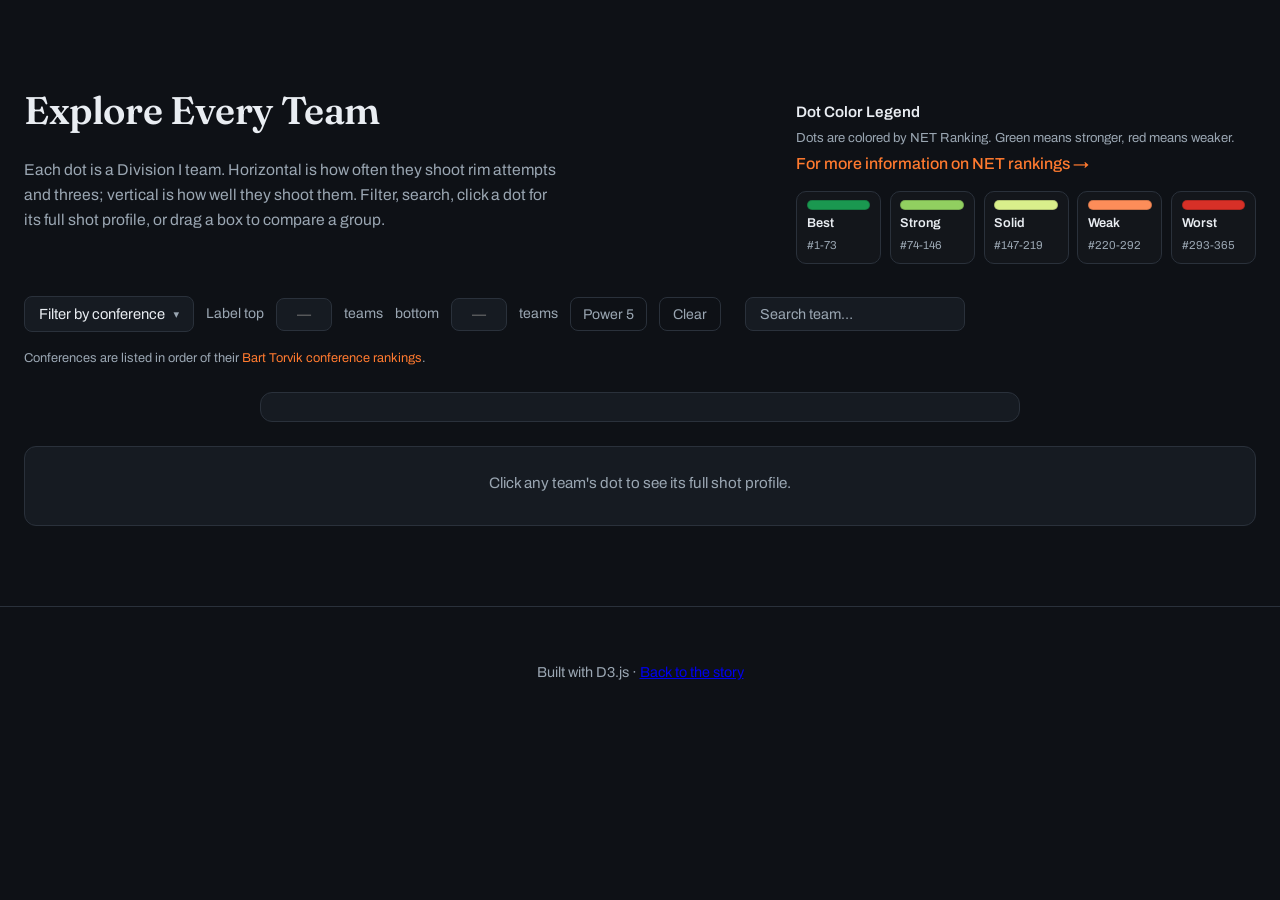
==== explore.html @ b3aa16f0 "style editing and cleaning up" ====
<!DOCTYPE html>
<html lang="en">
<head>
  <meta charset="UTF-8" />
  <meta name="viewport" content="width=device-width, initial-scale=1.0" />
  <title>Explore the Data — Shot Quality vs. Shot Volume</title>
  <link rel="preconnect" href="https://fonts.googleapis.com" />
  <link rel="preconnect" href="https://fonts.gstatic.com" crossorigin />
  <link href="https://fonts.googleapis.com/css2?family=Fraunces:ital,opsz,wght@0,9..144,400;0,9..144,600;0,9..144,900;1,9..144,400&family=Archivo:wght@400;500;600&display=swap" rel="stylesheet" />
  <link rel="stylesheet" href="style.css" />
</head>
<body>
  <section class="viz-section">
    <div class="viz-header">
      <div class="viz-header-text">
        <h2>Explore Every Team</h2>
        <p class="viz-caption">
          Each dot is a Division&nbsp;I team. Horizontal is how often they shoot
          rim attempts and threes; vertical is how well they shoot them. Filter,
          search, click a dot for its full shot profile, or drag a box to compare a group.
        </p>
      </div>

      <div class="net-legend">
        <div class="net-legend-head">
          <span class="net-legend-title">Dot Color Legend</span>
          <span class="net-legend-note">Dots are colored by NET Ranking. Green means stronger, red means weaker.</span>
          <a class="net-legend-link" href="https://www.ncaa.com/news/basketball-men/article/2022-12-05/college-basketballs-net-rankings-explained" target="_blank" rel="noopener noreferrer">For more information on NET rankings &rarr;</a>
        </div>
        <div class="net-bin-legend" aria-label="NET ranking color bins">
          <div class="net-bin" style="--bin-color:#1a9850">
            <span class="net-bin-swatch"></span><span class="net-bin-label">Best</span><span class="net-bin-range">#1-73</span>
          </div>
          <div class="net-bin" style="--bin-color:#91cf60">
            <span class="net-bin-swatch"></span><span class="net-bin-label">Strong</span><span class="net-bin-range">#74-146</span>
          </div>
          <div class="net-bin" style="--bin-color:#d9ef8b">
            <span class="net-bin-swatch"></span><span class="net-bin-label">Solid</span><span class="net-bin-range">#147-219</span>
          </div>
          <div class="net-bin" style="--bin-color:#fc8d59">
            <span class="net-bin-swatch"></span><span class="net-bin-label">Weak</span><span class="net-bin-range">#220-292</span>
          </div>
          <div class="net-bin" style="--bin-color:#d73027">
            <span class="net-bin-swatch"></span><span class="net-bin-label">Worst</span><span class="net-bin-range">#293-365</span>
          </div>
        </div>
      </div>
    </div>

    <div class="conf-filter">
      <div id="conf-dropdown" class="conf-dropdown">
        <button id="conf-button" class="conf-button" type="button">
          Filter by conference
          <span class="conf-caret">&#9662;</span>
        </button>
        <div id="conf-menu" class="conf-menu"></div>
      </div>
      <label class="annot-label" for="annot-limit">Label top</label>
      <input type="number" id="annot-limit" class="annot-input" min="0" max="365" placeholder="—" />
      <span class="annot-label">teams</span>
      <label class="annot-label" for="annot-bottom-limit">bottom</label>
      <input type="number" id="annot-bottom-limit" class="annot-input" min="0" max="365" placeholder="—" />
      <span class="annot-label">teams</span>
      <button id="conf-major" class="conf-meta-btn" type="button">Power 5</button>
      <button id="conf-clear" class="conf-clear" type="button">Clear</button>
      <span id="conf-status" class="conf-status"></span>
      <input type="text" id="team-search" placeholder="Search team…" autocomplete="off" spellcheck="false" />
    </div>

    <p class="conf-footnote">
      Conferences are listed in order of their
      <a href="https://barttorvik.com/?year=2026&amp;sort=&amp;hteam=&amp;t2value=&amp;conlimit=All&amp;state=All&amp;conyes=1&amp;begin=20251101&amp;end=20260501&amp;top=0&amp;revquad=0&amp;quad=5&amp;venue=All&amp;type=All&amp;mingames=0" target="_blank" rel="noopener noreferrer">Bart Torvik conference rankings</a>.
    </p>

    <div id="chart"></div>
    <div id="tooltip" class="tooltip" role="status"></div>

    <div id="team-panel" class="team-panel">
      <p class="team-panel-hint">Click any team's dot to see its full shot profile.</p>
    </div>
  </section>

  <footer class="site-footer">
    <p>Built with D3.js &middot; <a href="index.html">Back to the story</a></p>
  </footer>

  <script src="https://d3js.org/d3.v7.min.js"></script>
  <script src="main-explore.js"></script>
</body>
</html>
---- style.css ----
/* ============================================================
   The Efficiency Frontier - styles
   Editorial / sports-analytics aesthetic
   ============================================================ */
 
:root {
  --bg: #0e1116;
  --bg-soft: #161b22;
  --ink: #e9edf2;
  --ink-soft: #9aa6b2;
  --accent: #ff7a2f;       /* warm court-orange */
  --accent-2: #4cc38a;     /* good = green */
  --line: #2a313b;
  --font-display: "Fraunces", Georgia, serif;
  --font-body: "Archivo", system-ui, sans-serif;
  --maxw: 960px;
}
 
* { box-sizing: border-box; }
 
html { scroll-behavior: smooth; }
 
body {
  margin: 0;
  background: var(--bg);
  color: var(--ink);
  font-family: var(--font-body);
  line-height: 1.6;
  -webkit-font-smoothing: antialiased;
}
 
/* ---------- HERO ---------- */
.hero {
  min-height: 92vh;
  display: flex;
  flex-direction: column;
  justify-content: center;
  align-items: flex-start;
  padding: 0 8vw;
  position: relative;
  background:
    radial-gradient(1200px 600px at 80% -10%, rgba(255,122,47,0.18), transparent 60%),
    radial-gradient(800px 500px at 0% 110%, rgba(76,195,138,0.12), transparent 60%),
    var(--bg);
}
 
.hero-sub {
  font-family: var(--font-body);
  font-size: clamp(1rem, 2.2vw, 1.35rem);
  color: var(--ink-soft);
  margin-top: 1.2rem;
  max-width: 42ch;
}
 
.hero-inner { max-width: 1120px; }
 
.eyebrow {
  font-family: var(--font-body);
  text-transform: uppercase;
  letter-spacing: 0.22em;
  font-size: 0.78rem;
  color: var(--ink-soft);
  margin: 0 0 1.2rem;
}
 
.hero h1 {
  font-family: var(--font-display);
  font-weight: 900;
  font-size: clamp(3rem, 10vw, 7rem);
  line-height: 0.95;
  margin: 0;
  letter-spacing: -0.02em;
}
 
.hero h1 .accent { color: var(--accent); font-style: italic; }
 
.dek {
  font-size: clamp(1.05rem, 2.5vw, 1.5rem);
  color: var(--ink-soft);
  max-width: 38ch;
  margin-top: 1.6rem;
}
 
.dek em { color: var(--ink); font-style: italic; }
 
.scroll-cue {
  position: absolute;
  bottom: 2rem;
  left: 50%;
  transform: translateX(-50%);
  color: var(--ink-soft);
  font-size: 1.6rem;
  animation: bob 1.8s ease-in-out infinite;
}
 
@keyframes bob {
  0%, 100% { transform: translate(-50%, 0); }
  50% { transform: translate(-50%, 8px); }
}
 
/* ---------- PROSE ---------- */
.prose {
  max-width: var(--maxw);
  margin: 0 auto;
  padding: 4rem 1.5rem;
  font-size: 1.12rem;
}
 
.prose p { color: var(--ink); }
 
h2 {
  font-family: var(--font-display);
  font-weight: 600;
  font-size: clamp(1.6rem, 4vw, 2.4rem);
  letter-spacing: -0.01em;
  margin-bottom: 0.6rem;
}
 
h3 {
  font-family: var(--font-body);
  font-weight: 600;
  font-size: 1.05rem;
  color: var(--accent);
  margin-top: 1.8rem;
}
 
/* ---------- VIZ SECTION ---------- */
.viz-section {
  max-width: 1320px;
  margin: 0 auto;
  padding: 3rem 1.5rem 5rem;
}
 
.viz-caption {
  color: var(--ink-soft);
  font-size: 0.98rem;
  max-width: 60ch;
  margin-bottom: 2rem;
}
 
#chart {
  width: 100%;
  background: var(--bg-soft);
  border: 1px solid var(--line);
  border-radius: 12px;
  padding: 0.85rem;
}
 
/* force the chart SVG to scale to its container, never overflow it.
   this is what keeps the scrolly grid column from being blown out. */
#chart svg {
  display: block;
  width: 100%;
  height: auto;
  max-width: 100%;
}
 
.axis-explainer {
  background: var(--bg-soft);
  border: 1px solid var(--line);
  border-radius: 12px;
  padding: 1rem 1.1rem;
  margin-top: 1rem;
  color: var(--ink);
}
 
.axis-explainer h3 {
  font-size: 1rem;
  margin: 0 0 0.4rem;
}
 
.axis-explainer p {
  margin: 0.25rem 0;
  color: var(--ink-soft);
  line-height: 1.45;
}
 
/* axes */
.axis text { fill: var(--ink-soft); font-size: 12px; }
.axis line, .axis path { stroke: var(--line); }
.axis-label { fill: var(--ink); font-size: 14px; font-weight: 500; }
.median-line { stroke: var(--ink-soft); stroke-dasharray: 4 4; opacity: 0.45; }
.quadrant-label { fill: var(--ink-soft); font-size: 12px; opacity: 0.72; }
 
.dot {
  cursor: pointer;
  transition: r 0.12s ease, opacity 0.35s ease, filter 0.2s ease;
}
.dot:hover { stroke: var(--ink); stroke-width: 1.5px; }
.dot.dim { opacity: 0.12; }
.dot.dimmed { opacity: 0.15; filter: blur(1.5px); pointer-events: none; }
 
/* ---------- VIZ HEADER (two-column) ---------- */
.viz-header {
  display: flex;
  justify-content: space-between;
  align-items: flex-end;
  gap: 2.5rem;
  margin-bottom: 2rem;
  flex-wrap: wrap;
}
 
.viz-header-text {
  flex: 1 1 320px;
  min-width: 280px;
}
 
.viz-header .net-legend {
  flex: 0 1 460px;
  margin: 0;            /* override the old bottom margin */
}
 
/* ---------- TOOLTIP ---------- */
.tooltip {
  position: fixed;
  pointer-events: none;
  background: var(--ink);
  color: var(--bg);
  padding: 0.5rem 0.7rem;
  border-radius: 8px;
  font-size: 0.85rem;
  font-weight: 500;
  opacity: 0;
  transition: opacity 0.1s ease;
  z-index: 10;
  box-shadow: 0 8px 24px rgba(0,0,0,0.4);
}
 
.tooltip .t-name { font-weight: 700; }
.tooltip .t-row { color: #444; font-weight: 500; }
 
/* ---------- FOOTER ---------- */
.site-footer {
  border-top: 1px solid var(--line);
  padding: 2.5rem 1.5rem;
  text-align: center;
  color: var(--ink-soft);
  font-size: 0.9rem;
}
 
/* ---------- NET COLOR LEGEND ---------- */
.net-legend {
  max-width: 520px;
  margin: 0 0 2rem;
}
 
.net-legend-head {
  display: flex;
  flex-direction: column;
  gap: 0.25rem;
  margin-bottom: 0.6rem;
}
 
.net-legend-title {
  font-weight: 600;
  font-size: 0.95rem;
  color: var(--ink);
}
 
.net-legend-note {
  font-size: 0.82rem;
  color: var(--ink-soft);
  line-height: 1.45;
}
 
.net-bin-legend {
  display: flex;
  gap: 0.55rem;
  flex-wrap: wrap;
  margin-top: 0.8rem;
}
 
.net-bin {
  display: flex;
  flex-direction: column;
  align-items: flex-start;
  gap: 0.16rem;
  min-width: 88px;
  padding: 0.55rem 0.6rem;
  border: 1px solid var(--line);
  border-radius: 10px;
  background: rgba(255, 255, 255, 0.02);
}
 
.net-bin-swatch {
  width: 100%;
  height: 10px;
  border-radius: 999px;
  background: var(--bin-color);
  border: 1px solid rgba(0, 0, 0, 0.18);
}
 
.net-bin-label {
  font-size: 0.8rem;
  font-weight: 600;
  color: var(--ink);
}
 
.net-bin-range {
  font-size: 0.72rem;
  color: var(--ink-soft);
}
 
.net-legend-link {
  color: var(--accent);
  text-decoration: none;
  font-weight: 500;
  border-bottom: 1px solid transparent;
  transition: border-color 0.15s ease;
}
 
.net-legend-link:hover {
  border-bottom-color: var(--accent);
}
 
/* ---------- CONFERENCE FILTER ---------- */
.conf-filter {
  display: flex;
  align-items: center;
  gap: 0.75rem;
  margin-bottom: 1.5rem;
  flex-wrap: wrap;
}
 
.conf-dropdown {
  position: relative;
}
 
.conf-button {
  background: var(--bg-soft);
  color: var(--ink);
  border: 1px solid var(--line);
  border-radius: 8px;
  padding: 0.55rem 0.9rem;
  font-family: var(--font-body);
  font-size: 0.92rem;
  cursor: pointer;
  display: flex;
  align-items: center;
  gap: 0.5rem;
  transition: border-color 0.15s ease;
}
 
.conf-button:hover { border-color: var(--accent); }
 
.conf-caret { font-size: 0.7rem; color: var(--ink-soft); }
 
.conf-menu {
  display: none;
  position: absolute;
  top: calc(100% + 6px);
  left: 0;
  width: 280px;
  max-height: 340px;
  overflow-y: auto;
  background: var(--bg-soft);
  border: 1px solid var(--line);
  border-radius: 10px;
  padding: 0.4rem;
  z-index: 20;
  box-shadow: 0 12px 32px rgba(0, 0, 0, 0.5);
}
 
.conf-dropdown.open .conf-menu { display: block; }
 
.conf-option {
  display: flex;
  align-items: center;
  gap: 0.6rem;
  padding: 0.45rem 0.55rem;
  border-radius: 6px;
  cursor: pointer;
  font-size: 0.9rem;
}
 
.conf-option:hover { background: rgba(255, 255, 255, 0.04); }
 
.conf-option input {
  accent-color: var(--accent);
  width: 15px;
  height: 15px;
  cursor: pointer;
}
 
.conf-rank {
  color: var(--ink-soft);
  font-size: 0.8rem;
  width: 1.6rem;
  flex-shrink: 0;
}
 
.conf-name { flex: 1; }
 
.conf-count {
  color: var(--ink-soft);
  font-size: 0.78rem;
  background: rgba(255, 255, 255, 0.05);
  padding: 0.1rem 0.45rem;
  border-radius: 10px;
}
 
.conf-clear {
  background: none;
  border: 1px solid var(--line);
  color: var(--ink-soft);
  border-radius: 8px;
  padding: 0.55rem 0.8rem;
  font-family: var(--font-body);
  font-size: 0.88rem;
  cursor: pointer;
  transition: color 0.15s ease, border-color 0.15s ease;
}
 
.conf-clear:hover { color: var(--ink); border-color: var(--ink-soft); }
 
.conf-status {
  color: var(--ink-soft);
  font-size: 0.85rem;
}
 
.conf-footnote {
  font-size: 0.8rem;
  color: var(--ink-soft);
  margin: -0.5rem 0 1.5rem;
}
 
.conf-footnote a {
  color: var(--accent);
  text-decoration: none;
  border-bottom: 1px solid transparent;
  transition: border-color 0.15s ease;
}
 
.conf-footnote a:hover { border-bottom-color: var(--accent); }
 
.byline {
  font-size: 0.95rem;
  color: var(--ink-soft);
  margin-top: 1.8rem;
  letter-spacing: 0.01em;
}
 
.byline-label {
  text-transform: uppercase;
  letter-spacing: 0.18em;
  font-size: 0.72rem;
  margin-right: 0.5rem;
  opacity: 0.7;
}
 
.byline a {
  color: var(--ink-soft);
  text-decoration: none;
  border-bottom: 1px solid var(--line);
  transition: color 0.15s ease, border-color 0.15s ease;
}
 
.byline a:hover { color: var(--accent); border-bottom-color: var(--accent); }
 
/* ---------- SELECTED DOT ---------- */
.dot.selected {
  stroke: var(--ink);
  stroke-width: 2px;
}
 
/* ---------- TEAM DETAIL PANEL ---------- */
.team-panel {
  margin-top: 1.5rem;
  background: var(--bg-soft);
  border: 1px solid var(--line);
  border-radius: 12px;
  padding: 1.5rem;
  min-height: 80px;
}
 
.team-panel-hint {
  color: var(--ink-soft);
  font-size: 0.95rem;
  margin: 0;
  text-align: center;
}
 
.tp-header {
  display: flex;
  justify-content: space-between;
  align-items: flex-start;
  border-bottom: 1px solid var(--line);
  padding-bottom: 1rem;
  margin-bottom: 1.2rem;
}
 
.tp-name {
  font-family: var(--font-display);
  font-size: 1.7rem;
  margin: 0;
  color: var(--ink);
}
 
.tp-sub {
  color: var(--ink-soft);
  font-size: 0.9rem;
  margin: 0.3rem 0 0;
}
 
.tp-close {
  background: none;
  border: none;
  color: var(--ink-soft);
  font-size: 1.6rem;
  line-height: 1;
  cursor: pointer;
  padding: 0 0.3rem;
  transition: color 0.15s ease;
}
 
.tp-close:hover { color: var(--accent); }
 
/* headline stats */
.tp-headline {
  display: flex;
  gap: 1.5rem;
  margin-bottom: 1.6rem;
  flex-wrap: wrap;
}
 
.tp-stat {
  flex: 1 1 220px;
  background: rgba(255, 255, 255, 0.03);
  border-radius: 10px;
  padding: 1rem 1.1rem;
}
 
.tp-stat-label {
  text-transform: uppercase;
  letter-spacing: 0.12em;
  font-size: 0.72rem;
  color: var(--ink-soft);
}
 
.tp-stat-value {
  font-family: var(--font-display);
  font-size: 1.9rem;
  font-weight: 600;
  margin: 0.2rem 0;
}
 
.tp-stat-note {
  font-size: 0.8rem;
  color: var(--ink-soft);
}
 
.tp-stat-bar {
  height: 6px;
  background: rgba(255, 255, 255, 0.08);
  border-radius: 3px;
  margin: 0.7rem 0 0.4rem;
  overflow: hidden;
}
 
.tp-stat-bar-fill {
  height: 100%;
  border-radius: 3px;
}
 
.tp-stat-pct {
  font-size: 0.78rem;
  color: var(--ink-soft);
}
 
/* zone table */
.tp-section-title {
  font-family: var(--font-body);
  font-size: 0.85rem;
  text-transform: uppercase;
  letter-spacing: 0.1em;
  color: var(--accent);
  margin: 0 0 0.8rem;
}
 
.tp-zone-row {
  display: grid;
  grid-template-columns: 1.4fr 1.6fr 1.4fr;
  align-items: center;
  padding: 0.5rem 0;
  border-bottom: 1px solid rgba(255, 255, 255, 0.05);
  font-size: 0.92rem;
}
 
.tp-zone-head {
  font-size: 0.75rem;
  text-transform: uppercase;
  letter-spacing: 0.08em;
  color: var(--ink-soft);
  border-bottom: 1px solid var(--line);
}
 
.tp-zone-label { color: var(--ink); }
 
.tp-zone-cell {
  display: flex;
  align-items: center;
  gap: 0.6rem;
}
 
.tp-bar {
  display: inline-block;
  height: 9px;
  background: var(--accent);
  border-radius: 4px;
  opacity: 0.55;
}
 
.tp-val {
  font-variant-numeric: tabular-nums;
  color: var(--ink);
}
 
.tp-pct-chip {
  font-size: 0.72rem;
  font-weight: 600;
  color: #0e1116;
  padding: 0.1rem 0.45rem;
  border-radius: 10px;
  font-variant-numeric: tabular-nums;
}
 
/* ---------- BRUSH ---------- */
.brush .selection {
  fill: var(--accent);
  fill-opacity: 0.12;
  stroke: var(--accent);
  stroke-width: 1;
  stroke-dasharray: 4 3;
}
 
.brush .handle { fill: var(--accent); fill-opacity: 0.4; }
 
/* let dot hovers/clicks pass through the brush overlay */
.brush .overlay { cursor: crosshair; }
 
/* ---------- CONFERENCE LINK (homepage status) ---------- */
.conf-link {
  color: var(--accent);
  text-decoration: none;
  font-weight: 600;
  border-bottom: 1px solid transparent;
  transition: border-color 0.15s ease;
}
 
.conf-link:hover { border-bottom-color: var(--accent); }
 
/* ---------- CONFERENCE PROFILE PAGE ---------- */
.conf-nav {
  padding: 1.5rem 8vw;
  border-bottom: 1px solid var(--line);
}
 
.conf-nav-back {
  color: var(--ink-soft);
  text-decoration: none;
  font-size: 0.9rem;
  transition: color 0.15s ease;
}
 
.conf-nav-back:hover { color: var(--accent); }
 
.conf-hero {
  padding: 4rem 8vw 3rem;
  background:
    radial-gradient(900px 500px at 85% -20%, rgba(255,122,47,0.16), transparent 60%),
    var(--bg);
}
 
.conf-hero h1 {
  font-family: var(--font-display);
  font-weight: 900;
  font-size: clamp(2.5rem, 8vw, 5.5rem);
  line-height: 1;
  margin: 0.3rem 0 0;
  letter-spacing: -0.02em;
}
 
.conf-section {
  max-width: var(--maxw);
  margin: 0 auto;
  padding: 3rem 1.5rem;
  border-bottom: 1px solid var(--line);
}
 
.conf-placeholder {
  background: var(--bg-soft);
  border: 1px dashed var(--line);
  border-radius: 12px;
  padding: 2.5rem;
  text-align: center;
  color: var(--ink-soft);
  font-size: 0.95rem;
}
.conf-meta-btn {
  background: none;
  border: 1px solid var(--line);
  color: var(--ink-soft);
  border-radius: 8px;
  padding: 0.55rem 0.75rem;
  font-family: var(--font-body);
  font-size: 0.88rem;
  cursor: pointer;
  transition: color 0.15s ease, border-color 0.15s ease;
  white-space: nowrap;
}
.conf-meta-btn:hover { color: var(--ink); border-color: var(--ink-soft); }
 
.annot-label {
  font-family: var(--font-body);
  font-size: 0.88rem;
  color: var(--ink-soft);
  white-space: nowrap;
}
.annot-input {
  background: var(--bg-soft);
  border: 1px solid var(--line);
  border-radius: 8px;
  color: var(--ink);
  padding: 0.5rem 0.6rem;
  font-family: var(--font-body);
  font-size: 0.88rem;
  width: 56px;
  outline: none;
  text-align: center;
  transition: border-color 0.15s ease;
  -moz-appearance: textfield;
  appearance: textfield;
}
.annot-input::-webkit-inner-spin-button,
.annot-input::-webkit-outer-spin-button { -webkit-appearance: none; }
.annot-input:focus { border-color: var(--accent); }
 
#team-search {
  background: var(--bg-soft);
  border: 1px solid var(--line);
  border-radius: 8px;
  color: var(--ink);
  padding: 0.5rem 0.85rem;
  font-family: var(--font-body);
  font-size: 0.9rem;
  width: 220px;
  outline: none;
  transition: border-color 0.15s ease;
}
#team-search::placeholder { color: var(--ink-soft); }
#team-search:focus { border-color: var(--accent); }
 
.team-annotation {
  fill: var(--ink-soft);
  font-family: var(--font-body);
  font-size: 11px;
  font-weight: 600;
  pointer-events: none;
}
 
/* ---------- SHOT CHART ---------- */
.court-wrap {
  display: flex;
  flex-direction: column;
  align-items: center;
  gap: 0.7rem;
  margin-bottom: 1.4rem;
  width: 100%;
}
 
.court-svg {
  border-radius: 10px;
  cursor: crosshair;
  display: block;
  max-width: 100%;
  box-shadow: 0 4px 24px rgba(0, 0, 0, 0.55);
}
 
.court-legend {
  display: flex;
  align-items: center;
  gap: 0.6rem;
}
 
.court-legend-bar {
  width: 120px;
  height: 8px;
  border-radius: 4px;
  background: linear-gradient(to right, #d73027, #fc8d59, #fee08b, #d9ef8b, #91cf60, #1a9850);
  box-shadow: 0 1px 6px rgba(0, 0, 0, 0.35);
}
 
.court-legend-label {
  font-size: 0.72rem;
  color: var(--ink-soft);
  font-variant-numeric: tabular-nums;
}
 
.court-legend-note {
  font-size: 0.68rem;
  color: var(--ink-soft);
  opacity: 0.55;
  margin-left: 0.2rem;
}
 
/* ============================================================
   STORYTELLING
   ============================================================ */
 
/* ---- scrolly layout: sticky chart + scrolling steps --------------------
   minmax(0, ...) on the columns and min-width:0 on the children is the
   critical part. without it, the chart SVG's intrinsic width becomes the
   column's minimum, which blows out the track and crushes the text column
   into a sliver (the "hamburger" bug). */
.scrolly {
  position: relative;
  display: grid;
  grid-template-columns: minmax(0, 1.9fr) minmax(280px, 0.9fr);
  gap: 2.5rem;
  max-width: 1320px;
  margin: 0 auto;
  padding: 0 1.5rem;
  align-items: start;
}
 
.scrolly-graphic,
.scrolly-steps {
  min-width: 0;   /* allow both columns to shrink below content width */
}
 
.scrolly-steps {
  display: flex;
  flex-direction: column;
}
 
/* each step takes most of a screen so the chart has time to react */
.story-step {
  min-height: 85vh;
  display: flex;
  align-items: center;
}
 
.story-step p {
  font-family: var(--font-display);
  font-size: 1.2rem;
  line-height: 1.65;
  background: rgba(20, 22, 28, 0.72);
  border-left: 3px solid var(--accent-2);
  padding: 1.4rem 1.6rem;
  border-radius: 8px;
  backdrop-filter: blur(4px);
  transition: opacity 0.3s ease, transform 0.3s ease;
  opacity: 0.45;
  transform: translateY(8px);
}
 
.story-step.is-active p {
  opacity: 1;
  transform: translateY(0);
}
 
.story-step strong { color: var(--accent-2); font-weight: 600; }
.story-step em { color: var(--ink); font-style: italic; }
 
/* ---- dot states driven by the story ----------------------------------- */
.dot.story-dim {
  opacity: 0.08 !important;
  pointer-events: none;
}
 
.dot.story-hi {
  stroke: #fff !important;
  stroke-width: 1.5px !important;
}
 
/* story callout labels on the chart */
.story-annotation {
  font-family: var(--font-body);
  font-size: 0.8rem;
  font-weight: 600;
  fill: #fff;
  paint-order: stroke;
  stroke: rgba(0, 0, 0, 0.85);
  stroke-width: 3px;
  stroke-linejoin: round;
  pointer-events: none;
}
 
/* ---- free-exploration zone --------------------------------------------- */
.explore-zone {
  max-width: 1100px;
  margin: 2rem auto 0;
  padding: 0 1.5rem;
}
 
/* ---- takeaway ----------------------------------------------------------- */
.takeaway {
  border-top: 1px solid rgba(255, 255, 255, 0.1);
  margin-top: 4rem;
  padding-top: 2.5rem;
}
 
.takeaway-lead {
  font-family: var(--font-display);
  font-size: 1.5rem;
  font-weight: 600;
  line-height: 1.4;
  color: var(--accent-2);
  margin-bottom: 1.5rem;
}
 
/* ---- mobile / narrow: stack chart on top, steps below ------------------ */
@media (max-width: 820px) {
  .scrolly {
    grid-template-columns: 1fr;
  }
  .scrolly-graphic {
    position: sticky;
    top: 0;
    background: var(--bg);
    padding: 0.75rem 0;
    z-index: 5;
  }
  .story-step {
    min-height: 70vh;
  }
  .story-step p {
    font-size: 1.05rem;
  }
}

.scrolly-graphic {
  position: sticky;
  top: 1.5rem;
  align-self: start;
  height: calc(100vh - 3rem);
  display: flex;
  flex-direction: column;
}
 
/* hide ONLY the interactive controls, and ONLY during the story.
   the legend (including the color caption) stays put. */
body.story-mode .scrolly-graphic .conf-filter,
body.story-mode .scrolly-graphic .conf-footnote {
  display: none;
}
 
/* compact legend, but KEEP the color caption visible at all times */
.scrolly-graphic .net-legend { margin: 0 0 0.5rem; }
.scrolly-graphic .net-legend-link { display: none; }   /* drop only the link */
.scrolly-graphic .net-legend-note {
  display: block;                /* keep the "colored by NET" caption */
  font-size: 0.78rem;
  margin-bottom: 0.2rem;
}
.scrolly-graphic .net-bin-legend { margin-top: 0.35rem; }
.scrolly-graphic .net-bin {
  flex-direction: row;
  align-items: center;
  gap: 0.4rem;
  min-width: 0;
  padding: 0.28rem 0.5rem;
}
.scrolly-graphic .net-bin-swatch { width: 18px; height: 8px; }
.scrolly-graphic .net-bin-range { display: none; }
 
.scrolly-graphic .viz-header { margin-bottom: 0.5rem; }
.scrolly-graphic .viz-header-text h2 { font-size: 1.5rem; margin-bottom: 0.3rem; }
.scrolly-graphic .viz-caption { margin-bottom: 0.4rem; font-size: 0.85rem; }
 
/* chart fills all remaining height */
.scrolly-graphic #chart {
  flex: 1 1 auto;
  min-height: 0;
  display: flex;
  padding: 0.5rem;
}
.scrolly-graphic #chart svg {
  width: 100%;
  height: 100%;
  display: block;
}

.scrolly {
  position: relative;
  display: grid;
  grid-template-columns: minmax(0, 1.9fr) minmax(280px, 0.9fr);
  gap: 2.5rem;
  max-width: 1320px;
  margin: 0 auto;
  padding: 0 1.5rem;
  align-items: start;
}
 
.scrolly-graphic,
.scrolly-steps { min-width: 0; }
 
/* chart is sticky and viewport-tall at ALL times — never changes size */
.scrolly-graphic {
  position: sticky;
  top: 1.5rem;
  align-self: start;
  height: calc(100vh - 3rem);
  display: flex;
  flex-direction: column;
}
 
.scrolly-steps { display: flex; flex-direction: column; }
 
.story-step {
  min-height: 85vh;
  display: flex;
  align-items: center;
}
 
/* controls: hidden only during the story, return at the end. Because the
   chart fills leftover flex space, showing the controls costs only the
   control row's height. To keep the chart from shrinking at all, the
   controls are absolutely positioned at the bottom of the graphic so they
   overlay rather than push — see below. */
body.story-mode .scrolly-graphic .conf-filter,
body.story-mode .scrolly-graphic .conf-footnote {
  display: none;
}
 
/* chart fills all remaining height, identical in both states */
.scrolly-graphic #chart {
  flex: 1 1 auto;
  min-height: 0;
  display: flex;
  padding: 0.5rem;
}
.scrolly-graphic #chart svg {
  width: 100%;
  height: 100%;
  display: block;
}
 
/* after the story, the controls appear in a compact row ABOVE the chart
   (in the header zone), where the height was already reserved by the
   legend — so the chart's flex space barely changes */
/* after story: controls overlay the top of the chart card instead of
   stacking above it, so they take ZERO height from the chart */
body:not(.story-mode) .scrolly-graphic {
  position: sticky;          /* keep as-is */
}

body:not(.story-mode) .scrolly-graphic #chart {
  position: relative;        /* anchor for the absolute controls */
}

body:not(.story-mode) .scrolly-graphic .conf-filter {
  position: absolute;
  top: 0.6rem;
  left: 0.6rem;
  right: 0.6rem;
  z-index: 15;
  margin: 0;
  gap: 0.4rem;
  background: rgba(14, 17, 22, 0.85);
  backdrop-filter: blur(6px);
  padding: 0.45rem 0.6rem;
  border-radius: 8px;
}
body:not(.story-mode) .scrolly-graphic .conf-footnote {
  display: none;            /* drop the footnote to save height; link is in legend area */
}

body:not(.story-mode) .scrolly-graphic .conf-menu {
  position: absolute;
  z-index: 20;
}
 
/* compact legend always, so header height is constant */
.scrolly-graphic .net-bin-range { display: none; }
.scrolly-graphic .net-legend-link { display: none; }
.scrolly-graphic .net-legend-note { display: block; font-size: 0.78rem; }
.scrolly-graphic .net-bin {
  flex-direction: row; align-items: center; gap: 0.4rem;
  min-width: 0; padding: 0.28rem 0.5rem;
}
.scrolly-graphic .net-bin-swatch { width: 18px; height: 8px; }
.scrolly-graphic .viz-header { margin-bottom: 0.5rem; }
.scrolly-graphic .viz-header-text h2 { font-size: 1.5rem; margin-bottom: 0.3rem; }
.scrolly-graphic .viz-caption { margin-bottom: 0.4rem; font-size: 0.85rem; }

/* after story: hide the redundant title + caption only.
   the controls already sit above the chart, so this just frees the space
   they were overlapping with. Do NOT reposition the controls. */
body:not(.story-mode) .scrolly-graphic .viz-header-text {
  display: none;
}

/* after story: hide the dot color legend as well (reader has context) */
body:not(.story-mode) .scrolly-graphic .net-legend {
  display: none;
}

/* prominent handoff to the exploration page at the end of the story */
.explore-cta {
  display: inline-flex;
  align-items: center;
  gap: 0.6rem;
  margin-top: 1.2rem;
  padding: 0.9rem 1.5rem;
  background: var(--accent-2);
  color: #0e1116;
  font-family: var(--font-display);
  font-size: 1.25rem;
  font-weight: 600;
  text-decoration: none;
  border-radius: 10px;
  transition: transform 0.15s ease, box-shadow 0.15s ease;
  box-shadow: 0 6px 24px rgba(76, 195, 138, 0.3);
}
.explore-cta:hover {
  transform: translateY(-2px);
  box-shadow: 0 10px 32px rgba(76, 195, 138, 0.45);
}
.explore-cta-arrow { font-size: 1.4rem; }
.explore-cta-sub {
  margin-top: 0.8rem;
  font-size: 0.95rem;
  opacity: 0.7;
}

/* explore page: cap the chart size so the full plot is visible */
.viz-section #chart {
  max-width: 760px;
  margin: 0 auto;
}

/* explore page: keep all 5 NET bins on one row */
.viz-section .net-bin-legend {
  flex-wrap: nowrap;
}
.viz-section .net-bin {
  min-width: 0;
  flex: 1 1 0;
}

/* ============================================================
   25 / 25 PROOF SECTION
   --proof-w controls the width of the squares + head row together.
   Raise it to enlarge the whole graphic; lower to shrink.
   ============================================================ */
.proof-section {
  --proof-w: 680px;        /* size dial for the squares + head row */
  max-width: 920px;
  margin: 4rem auto 0;
  padding: 0 1.5rem;
  text-align: center;
}

.proof-intro {
  max-width: 60ch;
  margin: 0.4rem auto 1.8rem;
  font-size: 1.15rem;
  color: var(--ink-soft);
}

.proof-2525 {
  padding: 1.6rem 1.8rem;
  background: var(--bg-soft);
  border: 1px solid var(--line);
  border-radius: 12px;
}

.proof-row { margin-bottom: 1.5rem; }
.proof-row:last-of-type { margin-bottom: 0.9rem; }

.proof-row-head,
.proof-squares {
  max-width: var(--proof-w);
  margin-left: auto;
  margin-right: auto;
}

.proof-row-head {
  display: flex;
  justify-content: space-between;
  align-items: baseline;
  margin-bottom: 0.55rem;
}

.proof-squares { width: 100%; height: auto; display: block; }

.proof-row-label { font-size: 1.05rem; color: var(--ink-soft); }

.proof-row-count {
  font-family: var(--font-display);
  font-weight: 700;
  font-size: 1.45rem;
  font-variant-numeric: tabular-nums;
  white-space: nowrap;
}
.proof-count-full { color: var(--accent-2); }
.proof-count-partial { color: var(--ink-soft); }

.proof-caption {
  max-width: var(--proof-w);
  margin: 0.9rem auto 0;
  font-size: 0.98rem;
  line-height: 1.55;
  color: var(--ink-soft);
}

/* shared: bolded words inside the proof text */
.proof-row-label strong,
.proof-caption strong { color: var(--ink); font-weight: 600; }

/* ============================================================
   EMBEDDED EXPLORER (iframe at bottom of story page)
   ============================================================ */
.explore-embed {
  max-width: 1200px;
  margin: 4rem auto 0;
  padding: 0 1.5rem 4rem;
  text-align: center;
}

.explore-embed-intro {
  max-width: 62ch;
  margin: 0.4rem auto 1.6rem;
  font-size: 1.1rem;
  color: var(--ink-soft);
}

.explore-frame {
  width: 100%;
  height: 900px;        /* tall enough that the chart + panel never scroll internally */
  border: none;          /* no box border */
  border-radius: 0;
  background: transparent;
  display: block;
  overflow: hidden;
}

.explore-embed-link {
  margin-top: 1rem;
  font-size: 0.95rem;
}
.explore-embed-link a {
  color: var(--accent);
  text-decoration: none;
  border-bottom: 1px solid transparent;
  transition: border-color 0.15s ease;
}
.explore-embed-link a:hover { border-bottom-color: var(--accent); }

.proof-tip {
  position: fixed;
  pointer-events: none;
  z-index: 50;
  background: var(--ink);
  color: var(--bg);
  padding: 0.5rem 0.7rem;
  border-radius: 8px;
  font-family: var(--font-body);
  font-size: 0.85rem;
  line-height: 1.4;
  opacity: 0;
  transition: opacity 0.1s ease;
  box-shadow: 0 8px 24px rgba(0, 0, 0, 0.4);
  text-align: left;
  max-width: 260px;
}
.proof-tip-name { font-weight: 700; }
.proof-tip-row { color: #444; }
.proof-tip-row strong { color: #111; font-weight: 700; }
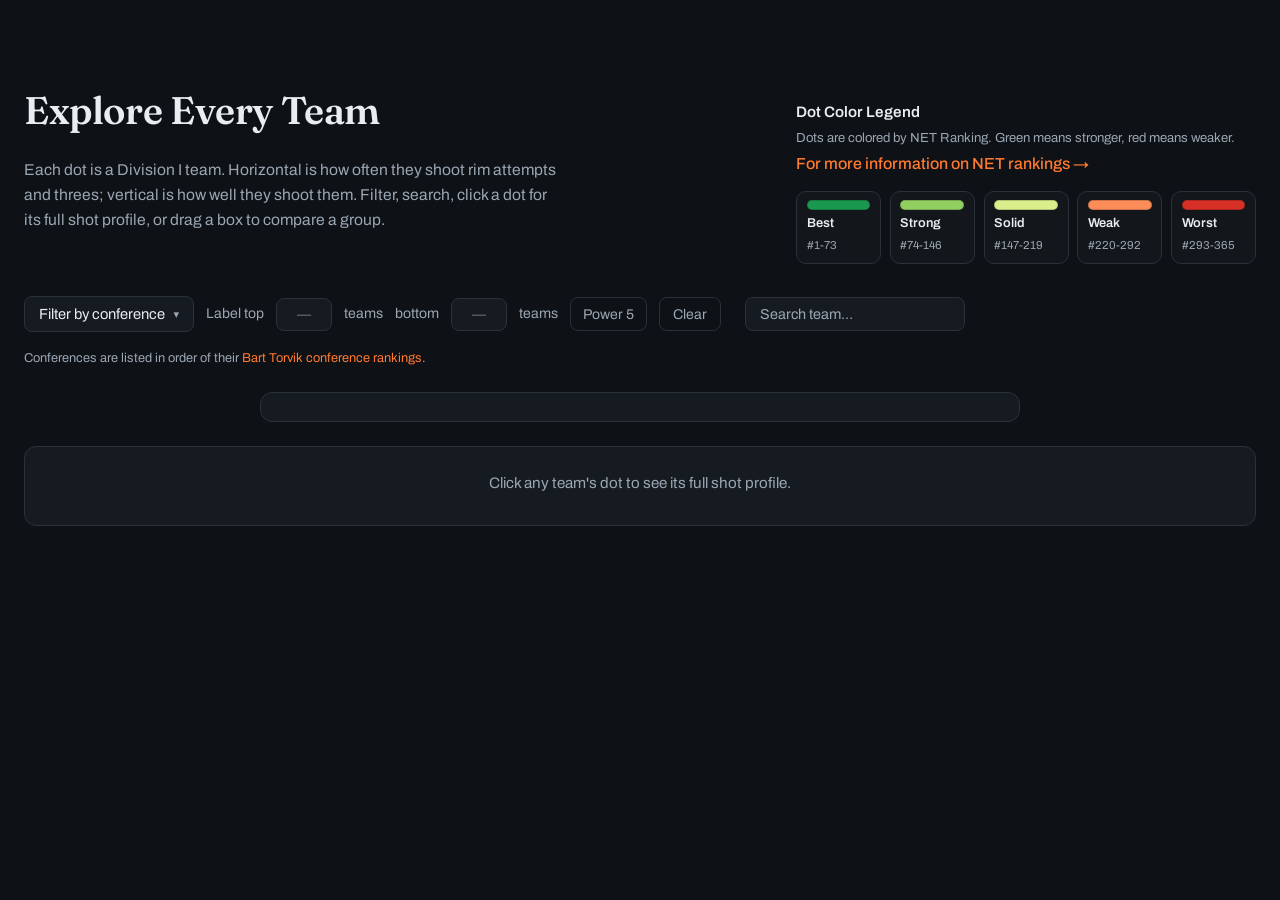
==== commit cf593619: "bug patches + compare tool" ====
--- a/explore.html
+++ b/explore.html
@@ -65,6 +65,7 @@
       <button id="conf-clear" class="conf-clear" type="button">Clear</button>
       <span id="conf-status" class="conf-status"></span>
       <input type="text" id="team-search" placeholder="Search team…" autocomplete="off" spellcheck="false" />
+      <datalist id="compare-team-list"></datalist>
     </div>
 
     <p class="conf-footnote">
@@ -80,11 +81,24 @@
     </div>
   </section>
 
-  <footer class="site-footer">
-    <p>Built with D3.js &middot; <a href="index.html">Back to the story</a></p>
-  </footer>
-
   <script src="https://d3js.org/d3.v7.min.js"></script>
   <script src="main-explore.js"></script>
+  <script>
+    (function () {
+      function postHeight() {
+        const h = Math.max(
+          document.body.scrollHeight,
+          document.documentElement.scrollHeight
+        );
+        parent.postMessage({ type: "explore-height", height: h }, "*");
+      }
+      window.addEventListener("load", postHeight);
+      window.addEventListener("resize", postHeight);
+      const obs = new MutationObserver(postHeight);
+      obs.observe(document.body, { childList: true, subtree: true, attributes: true });
+      let n = 0;
+      const t = setInterval(() => { postHeight(); if (++n > 20) clearInterval(t); }, 200);
+    })();
+  </script>
 </body>
 </html>
--- a/style.css
+++ b/style.css
@@ -36,7 +36,7 @@
   flex-direction: column;
   justify-content: center;
   align-items: flex-start;
-  padding: 0 8vw;
+  padding: 4rem 8vw 0;
   position: relative;
   background:
     radial-gradient(1200px 600px at 80% -10%, rgba(255,122,47,0.18), transparent 60%),
@@ -189,6 +189,7 @@
 .dot:hover { stroke: var(--ink); stroke-width: 1.5px; }
 .dot.dim { opacity: 0.12; }
 .dot.dimmed { opacity: 0.15; filter: blur(1.5px); pointer-events: none; }
+.dot.compare-selected { stroke: var(--accent-2) !important; stroke-width: 2px !important; }
  
 /* ---------- VIZ HEADER (two-column) ---------- */
 .viz-header {
@@ -300,6 +301,13 @@
   font-size: 0.72rem;
   color: var(--ink-soft);
 }
+
+.net-bin-desc {
+  font-size: 0.67rem;
+  color: var(--ink-soft);
+  opacity: 0.7;
+  line-height: 1.25;
+}
  
 .net-legend-link {
   color: var(--accent);
@@ -433,6 +441,26 @@
  
 .conf-footnote a:hover { border-bottom-color: var(--accent); }
  
+.glossary-btn {
+  display: inline-block;
+  margin-top: 2rem;
+  padding: 0.6rem 1.3rem;
+  font-family: var(--font-body);
+  font-size: 0.9rem;
+  font-weight: 600;
+  letter-spacing: 0.04em;
+  color: var(--accent);
+  border: 1.5px solid var(--accent);
+  border-radius: 4px;
+  text-decoration: none;
+  transition: background 0.15s ease, color 0.15s ease;
+}
+
+.glossary-btn:hover {
+  background: var(--accent);
+  color: var(--bg);
+}
+
 .byline {
   font-size: 0.95rem;
   color: var(--ink-soft);
@@ -456,6 +484,11 @@
 }
  
 .byline a:hover { color: var(--accent); border-bottom-color: var(--accent); }
+
+.byline-top {
+  margin-top: 0.4rem;
+  margin-bottom: 0;
+}
  
 /* ---------- SELECTED DOT ---------- */
 .dot.selected {
@@ -1080,6 +1113,7 @@
   min-width: 0; padding: 0.28rem 0.5rem;
 }
 .scrolly-graphic .net-bin-swatch { width: 18px; height: 8px; }
+.scrolly-graphic .net-bin-desc { font-size: 0.62rem; opacity: 0.65; }
 .scrolly-graphic .viz-header { margin-bottom: 0.5rem; }
 .scrolly-graphic .viz-header-text h2 { font-size: 1.5rem; margin-bottom: 0.3rem; }
 .scrolly-graphic .viz-caption { margin-bottom: 0.4rem; font-size: 0.85rem; }
@@ -1267,4 +1301,60 @@
 }
 .proof-tip-name { font-weight: 700; }
 .proof-tip-row { color: #444; }
-.proof-tip-row strong { color: #111; font-weight: 700; }+.proof-tip-row strong { color: #111; font-weight: 700; }
+
+/* ---------- COMPARE WIDGET ---------- */
+.tp-compare-widget {
+  margin-top: 1.8rem;
+  padding-top: 1.2rem;
+  border-top: 1px solid var(--line);
+}
+.tp-compare-widget-label {
+  font-size: 0.78rem;
+  font-weight: 600;
+  text-transform: uppercase;
+  letter-spacing: 0.1em;
+  color: var(--ink-soft);
+  margin: 0 0 0.6rem;
+}
+.tp-compare-input {
+  width: 100%;
+  background: var(--bg);
+  border: 1px solid var(--line);
+  border-radius: 8px;
+  color: var(--ink);
+  padding: 0.55rem 0.9rem;
+  font-family: var(--font-body);
+  font-size: 0.92rem;
+  outline: none;
+  transition: border-color 0.15s ease;
+}
+.tp-compare-input::placeholder { color: var(--ink-soft); }
+.tp-compare-input:focus { border-color: var(--accent-2); }
+
+.tp-vs {
+  font-family: var(--font-body);
+  font-size: 0.7em;
+  font-weight: 400;
+  color: var(--ink-soft);
+  margin: 0 0.4rem;
+}
+.tp-compare-courts {
+  display: grid;
+  grid-template-columns: 1fr 1fr;
+  gap: 1rem;
+  margin-bottom: 0.5rem;
+}
+.tp-compare-side .court-wrap { width: 100%; }
+.tp-compare-side .court-svg { width: 100% !important; height: auto !important; }
+.tp-compare-side .court-legend { display: none; }
+.tp-compare-name {
+  font-size: 0.85rem;
+  font-weight: 600;
+  color: var(--ink-soft);
+  text-align: center;
+  margin: 0 0 0.4rem;
+}
+.tp-zones-compare .tp-zone-row {
+  grid-template-columns: 1.4fr 1fr 1fr;
+}
